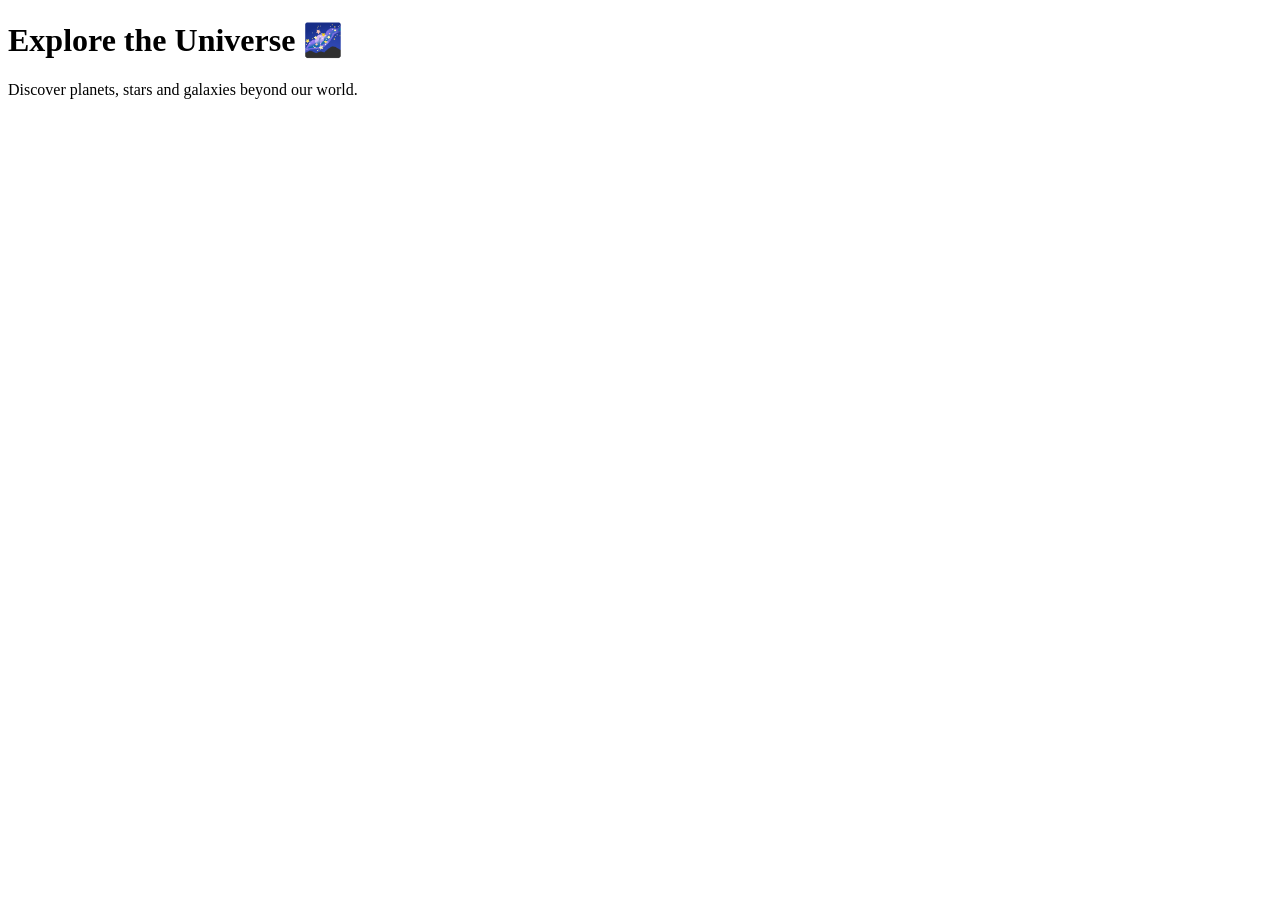
==== index.html @ cdfa79e4 "Add initial HTML structure for universe exploration" ====
<!DOCTYPE html>
<html lang="en">
<head>
    <meta charset="UTF-8">
    <meta name="viewport" content="width=device-width, initial-scale=1.0">
    <title>Explore the Universe</title>
</head>

<body>

    <h1>Explore the Universe 🌌</h1>
    <p>Discover planets, stars and galaxies beyond our world.</p>

</body>
</html>
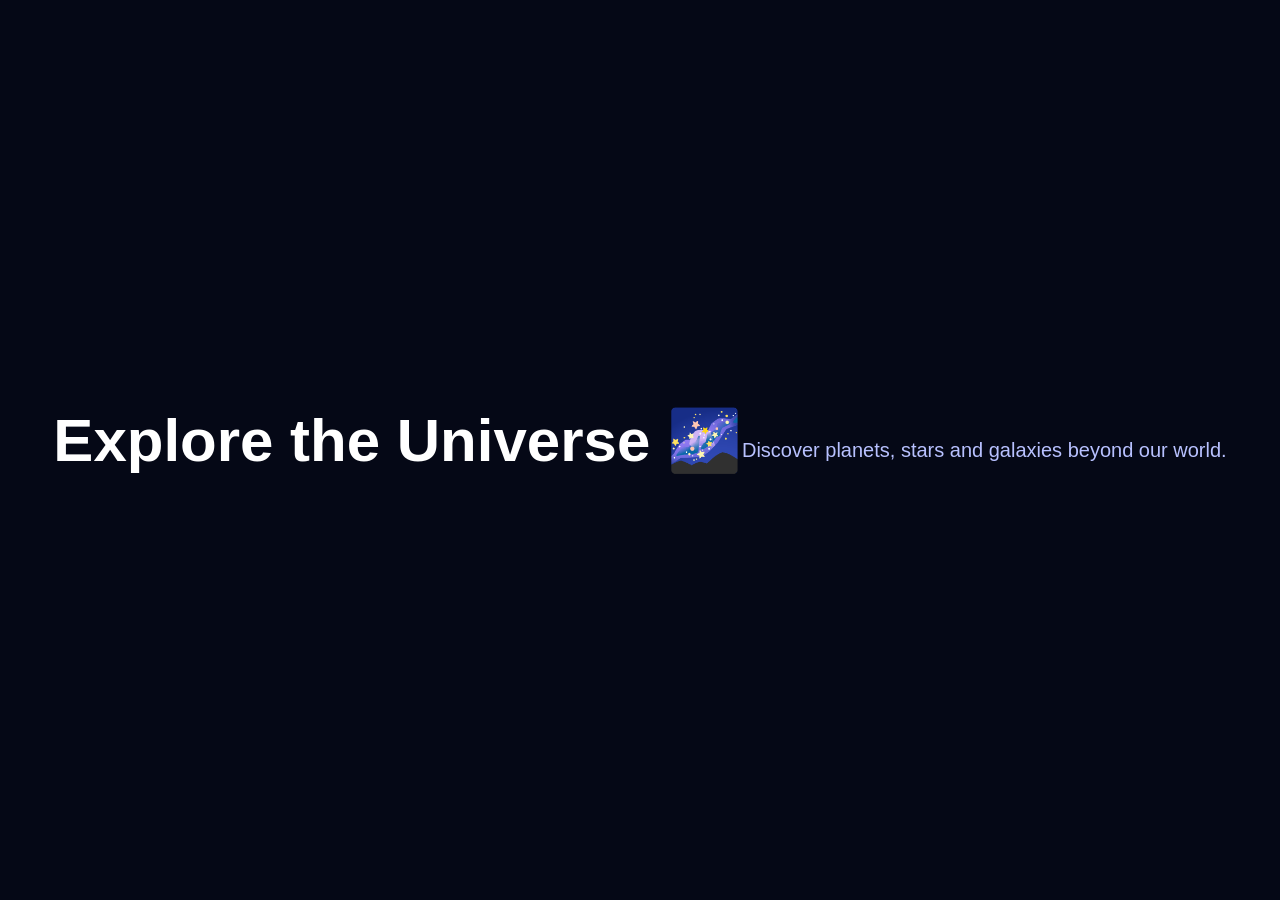
==== commit 80d0e68d: "Update index.html" ====
--- a/index.html
+++ b/index.html
@@ -3,6 +3,7 @@
 <head>
     <meta charset="UTF-8">
     <meta name="viewport" content="width=device-width, initial-scale=1.0">
+    <link rel="stylesheet" href="style.css">
     <title>Explore the Universe</title>
 </head>
 
--- a/style.css
+++ b/style.css
@@ -0,0 +1,26 @@
+* {
+    margin: 0;
+    padding: 0;
+    box-sizing: border-box;
+}
+
+body {
+    min-height: 100vh;
+    background: #050816;
+    color: white;
+    font-family: Arial, sans-serif;
+    display: flex;
+    justify-content: center;
+    align-items: center;
+    text-align: center;
+}
+
+h1 {
+    font-size: 60px;
+    margin-bottom: 20px;
+}
+
+p {
+    font-size: 20px;
+    color: #b8c1ff;
+}
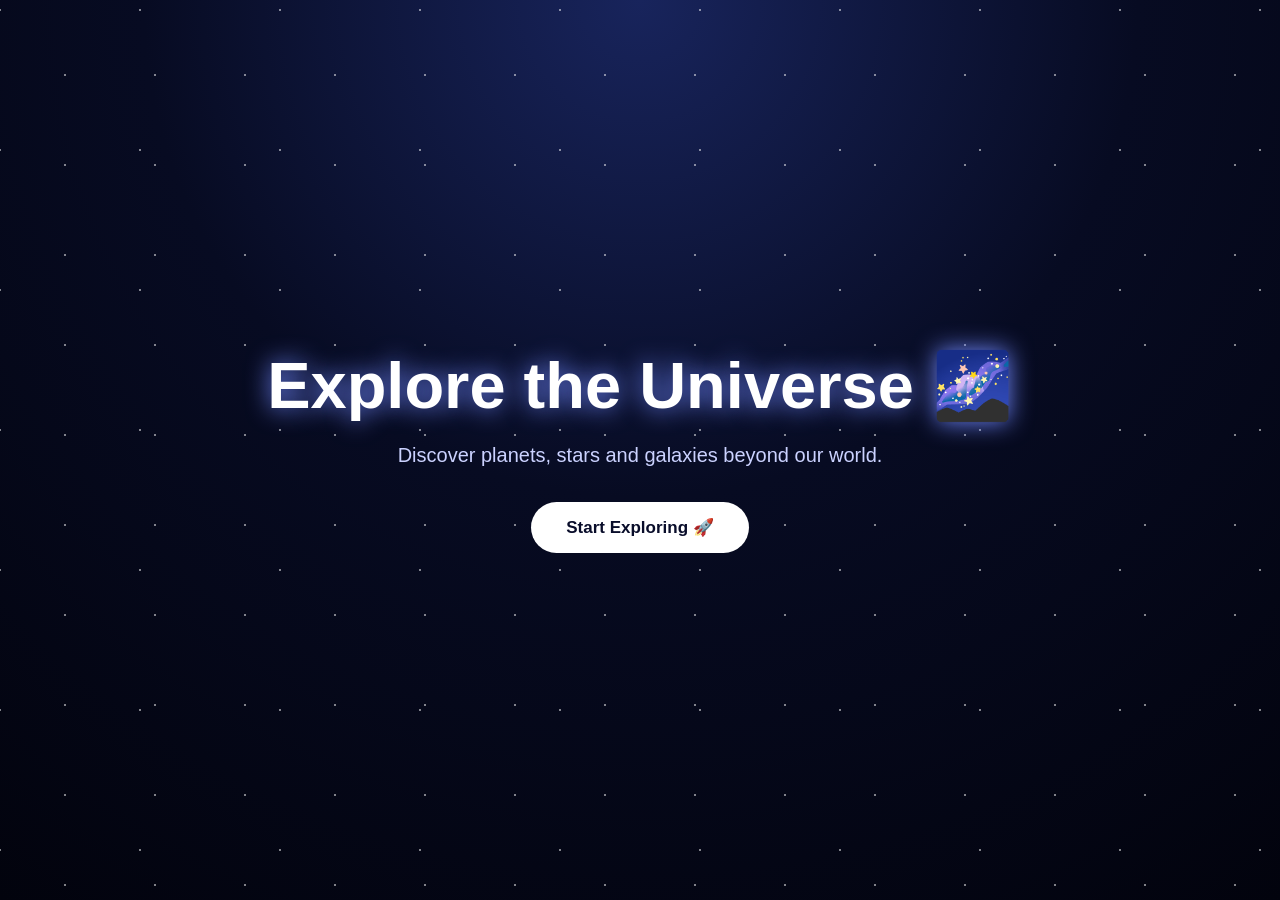
==== commit 49ae4b63: "Update index.html" ====
--- a/index.html
+++ b/index.html
@@ -8,9 +8,14 @@
 </head>
 
 <body>
-
+    <div class="container">
+        
     <h1>Explore the Universe 🌌</h1>
     <p>Discover planets, stars and galaxies beyond our world.</p>
+    <button>Start Exploring 🚀</button>
+
+    </div>
+
 
 </body>
 </html>
--- a/style.css
+++ b/style.css
@@ -1,4 +1,4 @@
-* {
+ * {
     margin: 0;
     padding: 0;
     box-sizing: border-box;
@@ -6,21 +6,72 @@
 
 body {
     min-height: 100vh;
-    background: #050816;
+    font-family: Arial, sans-serif;
     color: white;
-    font-family: Arial, sans-serif;
+    background: radial-gradient(circle at top, #18245c, #070b22 45%, #02030d);
+    overflow: hidden;
+}
+
+body::before {
+    content: "";
+    position: fixed;
+    inset: 0;
+    background-image:
+        radial-gradient(white 1px, transparent 1px),
+        radial-gradient(white 1px, transparent 1px);
+    background-size: 90px 90px, 140px 140px;
+    background-position: 20px 30px, 70px 80px;
+    opacity: 0.5;
+    animation: stars 8s linear infinite;
+}
+
+.container {
+    position: relative;
+    z-index: 2;
+    min-height: 100vh;
     display: flex;
+    flex-direction: column;
     justify-content: center;
     align-items: center;
     text-align: center;
+    padding: 20px;
 }
 
 h1 {
-    font-size: 60px;
+    font-size: 65px;
     margin-bottom: 20px;
+    text-shadow: 0 0 25px #7289ff;
 }
 
 p {
     font-size: 20px;
-    color: #b8c1ff;
+    color: #cbd2ff;
+    margin-bottom: 35px;
 }
+
+button {
+    padding: 15px 35px;
+    border: none;
+    border-radius: 30px;
+    background: #ffffff;
+    color: #090d2a;
+    font-size: 17px;
+    font-weight: bold;
+    cursor: pointer;
+    transition: 0.3s;
+}
+
+button:hover {
+    transform: scale(1.08);
+    box-shadow: 0 0 25px #ffffff;
+}
+
+@keyframes stars {
+    from {
+        transform: translateY(0);
+    }
+
+    to {
+        transform: translateY(40px);
+    }
+}
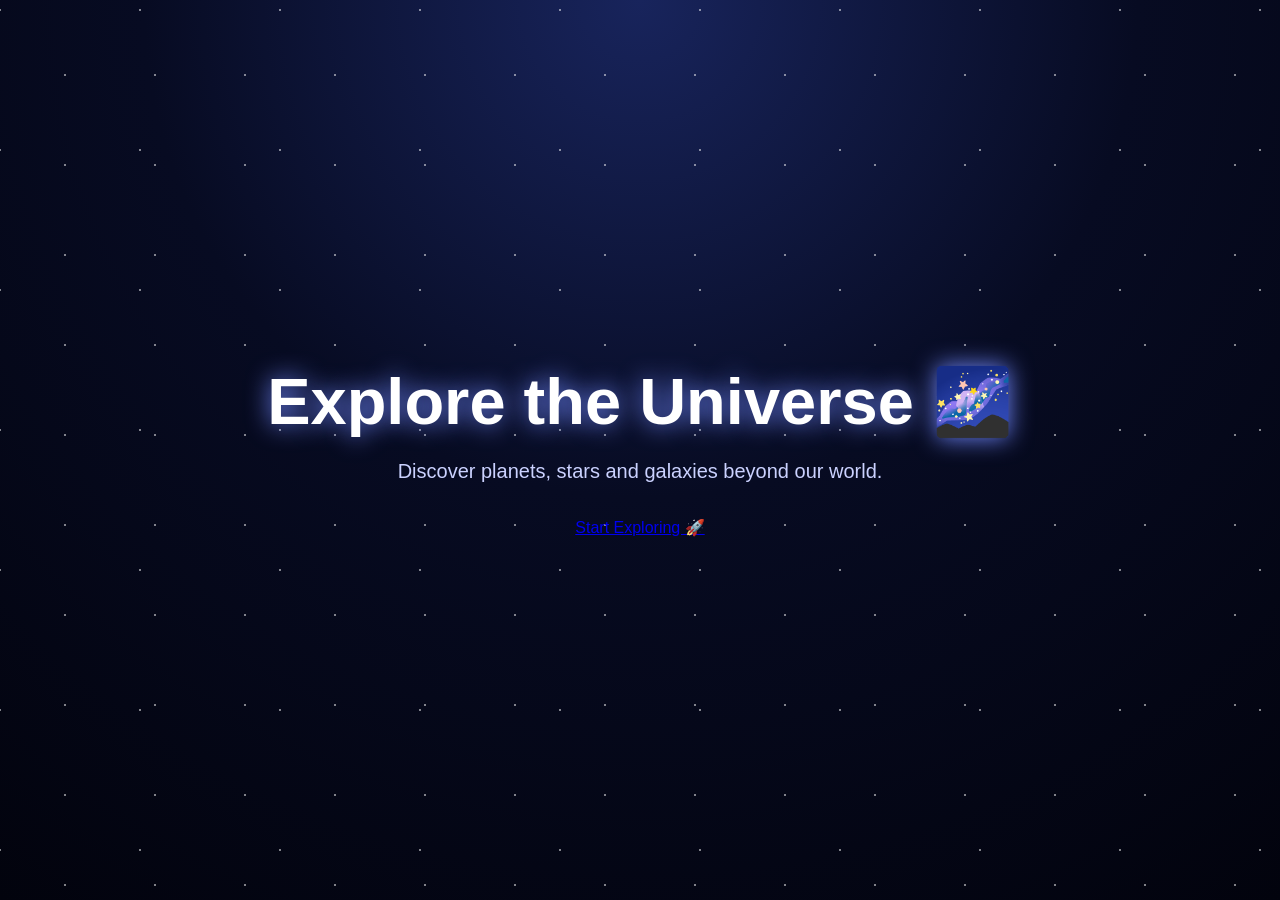
==== commit 8c191768: "Update index.html" ====
--- a/index.html
+++ b/index.html
@@ -12,8 +12,8 @@
         
     <h1>Explore the Universe 🌌</h1>
     <p>Discover planets, stars and galaxies beyond our world.</p>
-    <button>Start Exploring 🚀</button>
-
+     <a href="planets.html" class="explore-btn">Start Exploring 🚀</a>
+     <script src="script.js"></script>
     </div>
 
 
